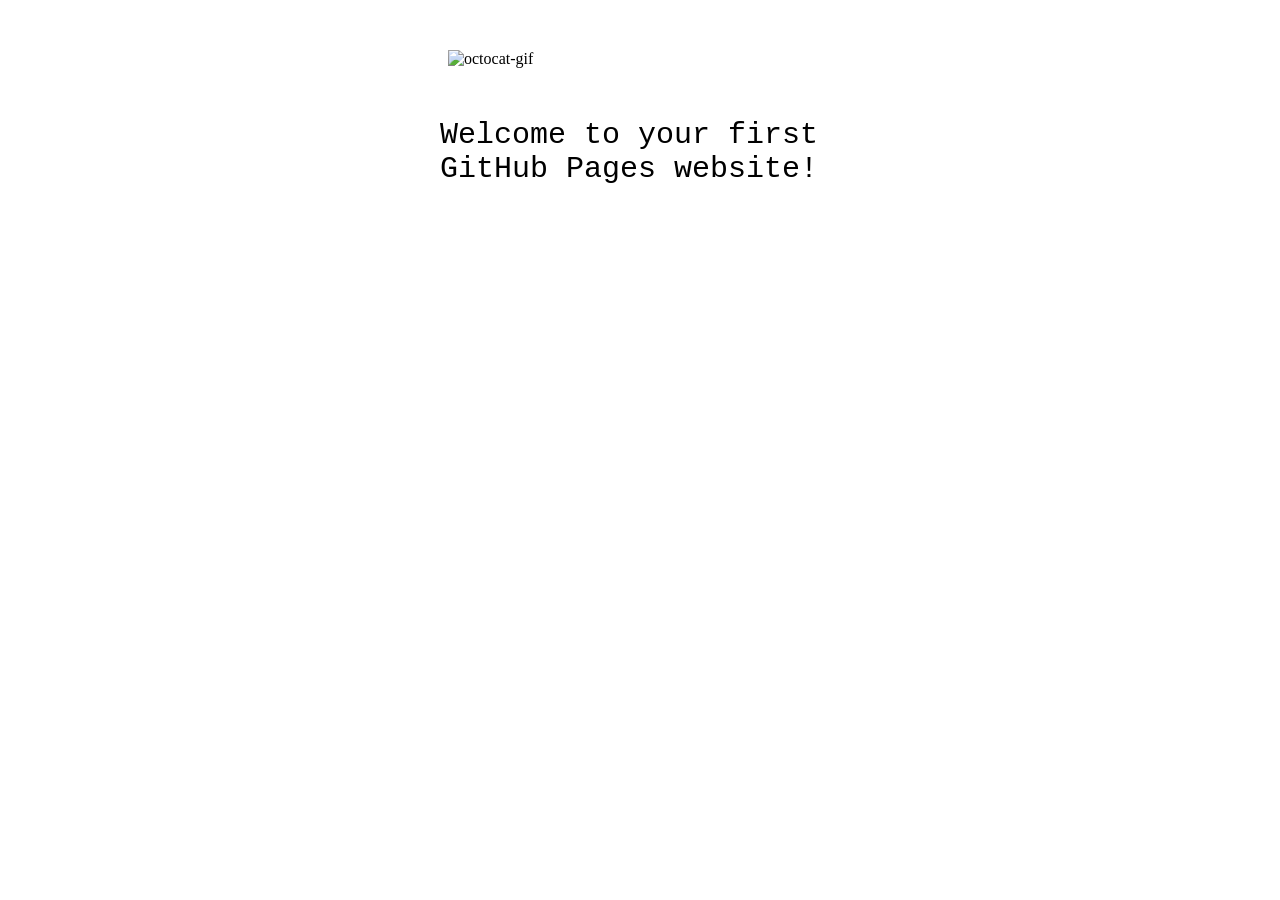
==== index.html @ 8105e467 "Initial commit" ====
<!DOCTYPE html>

<html>
<head>
  <meta http-equiv="Content-Type" content="text/html; charset=utf-8"/>
  <title>my-first-website</title>
  <LINK href="styles.css" rel="stylesheet" type="text/css">
</head>

<body>

<img src="https://octodex.github.com/images/daftpunktocat-thomas.gif" id="octocat" alt="octocat-gif" />

<!-- Change this code here by copy and pasting your template on line 15 -->
<p>Welcome to your first GitHub Pages website!</p>

</body>
</html>
---- styles.css ----
* {
  margin:0px;
  padding:0px;
}

#octocat {
  display: block;
  width:384px;
  margin: 50px auto;
}

p {
  display: block;
  width: 400px;
  margin: 50px auto;
  font: 30px Monaco,"Courier New","DejaVu Sans Mono","Bitstream Vera Sans Mono",monospace;
}
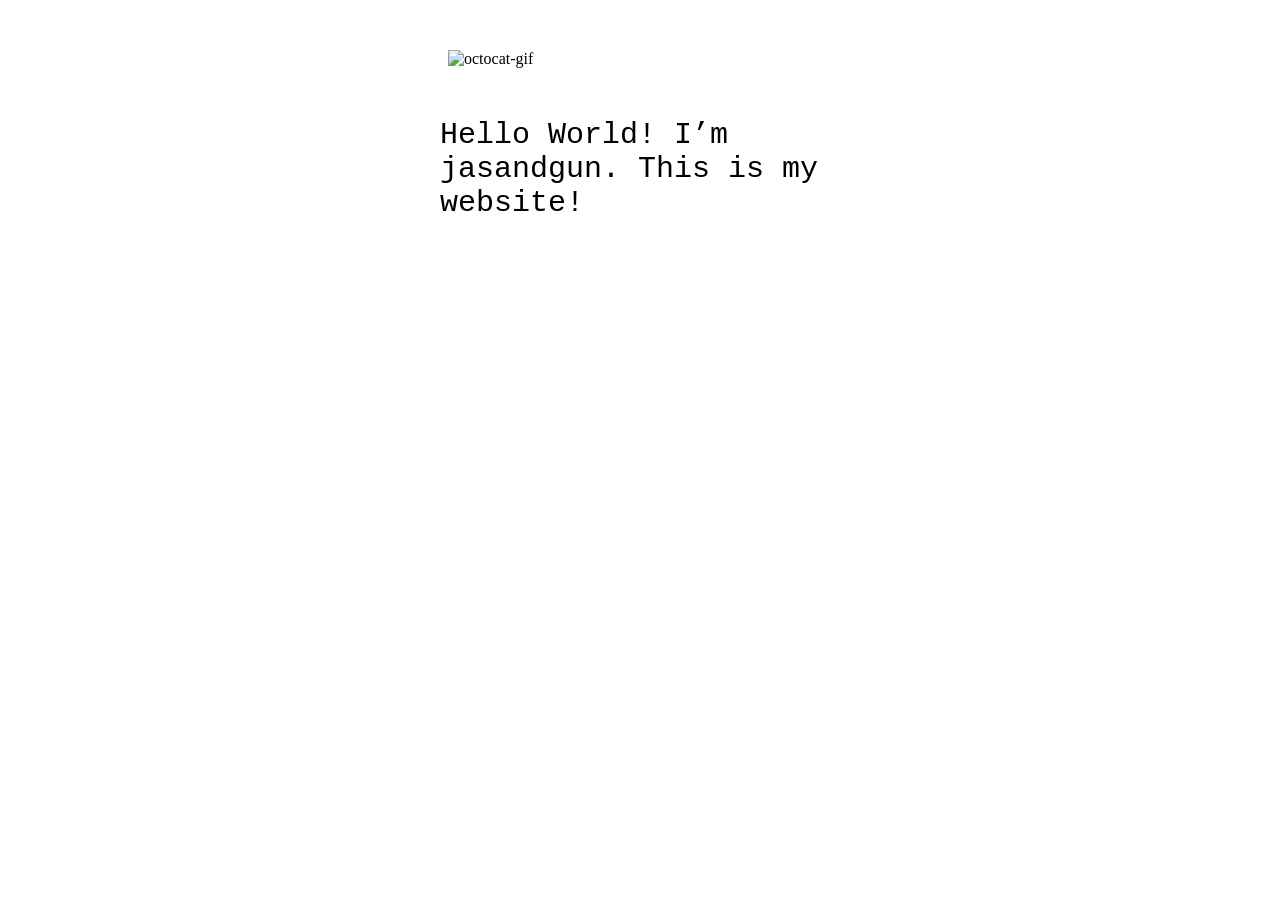
==== commit 5f2f6079: "Update index.html" ====
--- a/index.html
+++ b/index.html
@@ -12,7 +12,7 @@
 <img src="https://octodex.github.com/images/daftpunktocat-thomas.gif" id="octocat" alt="octocat-gif" />
 
 <!-- Change this code here by copy and pasting your template on line 15 -->
-<p>Welcome to your first GitHub Pages website!</p>
+<p>Hello World! I’m jasandgun. This is my website!</p>
 
 </body>
 </html>
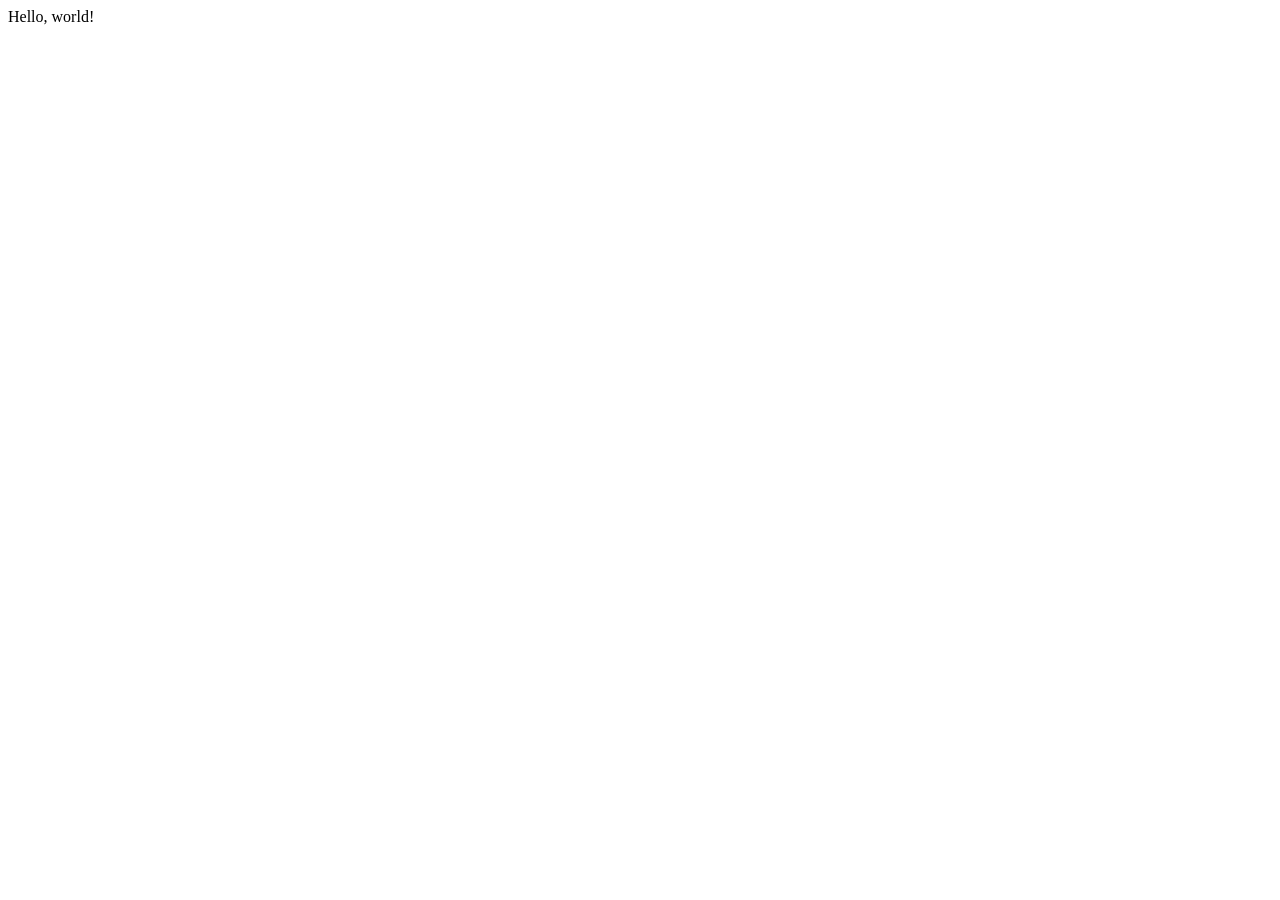
==== commit ca93f8cb: "refactor: Move index.html to root" ====
--- a/index.html
+++ b/index.html
@@ -1,18 +1,15 @@
 <!DOCTYPE html>
-
-<html>
-<head>
-  <meta http-equiv="Content-Type" content="text/html; charset=utf-8"/>
-  <title>my-first-website</title>
-  <LINK href="styles.css" rel="stylesheet" type="text/css">
-</head>
-
-<body>
-
-<img src="https://octodex.github.com/images/daftpunktocat-thomas.gif" id="octocat" alt="octocat-gif" />
-
-<!-- Change this code here by copy and pasting your template on line 15 -->
-<p>Hello World! I’m jasandgun. This is my website!</p>
-
-</body>
+<html lang="en">
+  <head>
+    <meta charset="UTF-8" />
+    <meta
+      name="viewport"
+      content="width=device-width, user-scalable=no, initial-scale=1.0, maximum-scale=1.0, minimum-scale=1.0"
+    />
+    <meta http-equiv="X-UA-Compatible" content="ie=edge" />
+    <title>Hello, world!</title>
+  </head>
+  <body>
+    Hello, world!
+  </body>
 </html>
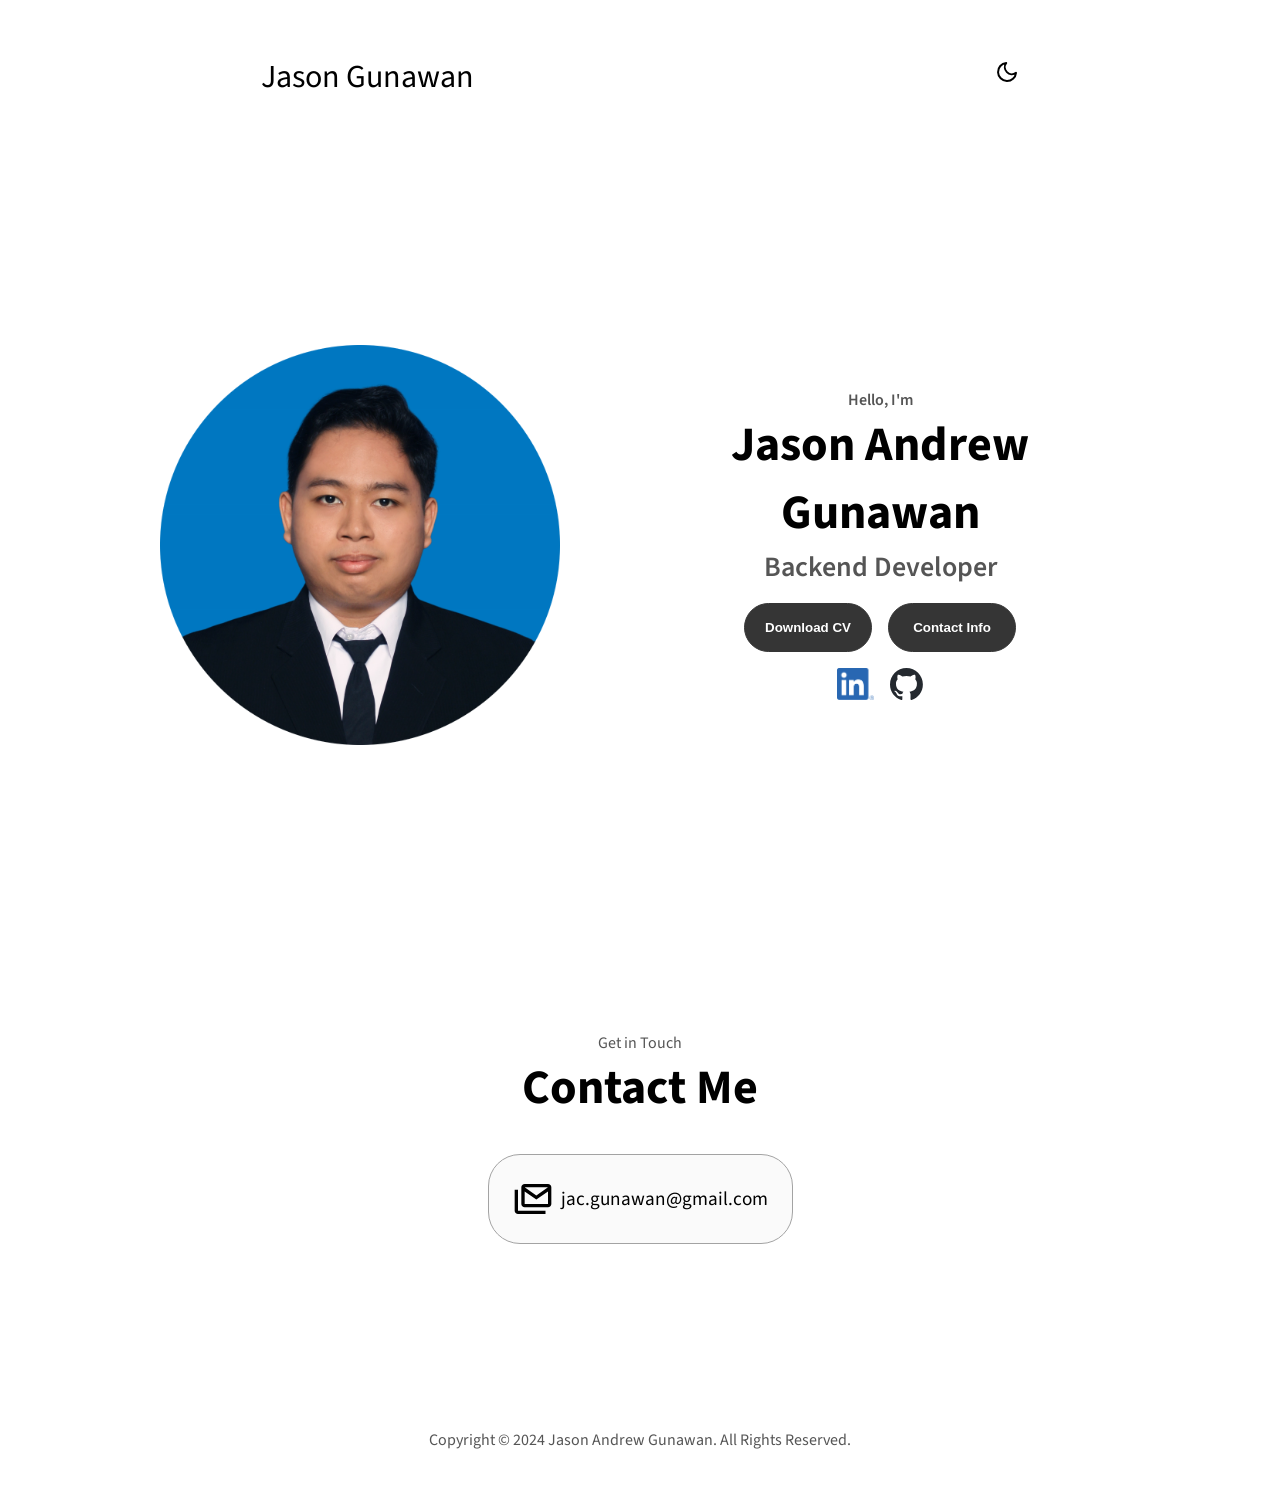
==== commit 1794aa03: "feat: Profile and Contact sections" ====
--- a/index.html
+++ b/index.html
@@ -2,14 +2,104 @@
 <html lang="en">
   <head>
     <meta charset="UTF-8" />
-    <meta
-      name="viewport"
-      content="width=device-width, user-scalable=no, initial-scale=1.0, maximum-scale=1.0, minimum-scale=1.0"
+    <meta http-equiv="X-UA-Compatible" content="IE=edge" />
+    <meta name="viewport" content="width=device-width, initial-scale=1.0" />
+    <title>Portfolio</title>
+    <link
+      id="favicon"
+      rel="icon"
+      href="assets/favicon-light.ico"
+      type="image/x-icon"
     />
-    <meta http-equiv="X-UA-Compatible" content="ie=edge" />
-    <title>Hello, world!</title>
+    <link rel="stylesheet" href="css/styles.css" />
+    <link rel="stylesheet" href="css/mediaqueries.css" />
   </head>
   <body>
-    Hello, world!
+    <nav id="desktop-nav">
+      <div class="logo">Jason Gunawan</div>
+      <div>
+        <ul class="nav-links">
+          <li id="theme-toggle">
+            <svg
+              xmlns="http://www.w3.org/2000/svg"
+              width="24"
+              height="24"
+              viewBox="0 0 24 24"
+              fill="none"
+              stroke="currentColor"
+              stroke-width="2"
+              stroke-linecap="round"
+              stroke-linejoin="round"
+              class="theme-icon"
+            >
+              <path d="M21 12.79A9 9 0 1 1 11.21 3 7 7 0 0 0 21 12.79z"></path>
+            </svg>
+          </li>
+        </ul>
+      </div>
+    </nav>
+    <section id="profile">
+      <div class="section__pic-container">
+        <img src="./assets/profile.png" alt="Jason Gunawan profile picture" />
+      </div>
+      <div class="section__text">
+        <p class="section__text__p1">Hello, I'm</p>
+        <h1 class="title">Jason Andrew Gunawan</h1>
+        <p class="section__text__p2">Backend Developer</p>
+        <div class="btn-container">
+          <button
+            class="btn btn-color-1"
+            onclick="window.open('./assets/CV Jason Andrew Gunawan.pdf')"
+          >
+            Download CV
+          </button>
+          <button class="btn btn-color-1" onclick="location.href='./#contact'">
+            Contact Info
+          </button>
+        </div>
+        <div id="socials-container">
+          <img
+            id="linkedin-icon"
+            src="./assets/linkedin.png"
+            alt="My LinkedIn profile"
+            class="icon"
+            onclick="location.href='https://www.linkedin.com/in/jasongunawan/'"
+          />
+          <img
+            id="github-icon"
+            src="./assets/github-mark-light.svg"
+            alt="My GitHub profile"
+            class="icon"
+            onclick="location.href='https://github.com/jasandgun'"
+          />
+        </div>
+      </div>
+    </section>
+    <section id="contact">
+      <p class="section__text__p1">Get in Touch</p>
+      <h1 class="title">Contact Me</h1>
+      <div class="contact-info-upper-container">
+        <div class="contact-info-container">
+          <img
+            id="email-icon"
+            src="./assets/email-light.svg"
+            alt="Email icon"
+            class="icon contact-icon email-icon"
+          />
+          <p>
+            <a href="mailto:jac.gunawan@gmail.com">jac.gunawan@gmail.com</a>
+          </p>
+        </div>
+      </div>
+    </section>
+    <footer>
+      <nav>
+        <div class="nav-links-container">
+          <ul class="nav-links"></ul>
+        </div>
+      </nav>
+      <p>Copyright &#169; 2024 Jason Andrew Gunawan. All Rights Reserved.</p>
+    </footer>
+    <script src="js/script.js"></script>
   </body>
 </html>
--- a/css/styles.css
+++ b/css/styles.css
@@ -0,0 +1,467 @@
+@import url("https://fonts.googleapis.com/css2?family=Source+Sans+3:ital,wght@0,200..900;1,200..900&display=swap");
+
+:root {
+  --text-color: rgb(85, 85, 85);
+  --background-color: white;
+  --primary-color: black;
+  --secondary-color: grey;
+  --accent-color: rgb(181, 181, 181);
+  --border-color: rgb(163, 163, 163);
+  --btn-background: rgb(53, 53, 53);
+  --btn-text-color: white;
+  --btn-hover-background: rgb(0, 0, 0);
+  --light-background: rgb(250, 250, 250);
+}
+
+:root.dark-mode {
+  --text-color: rgb(200, 200, 200);
+  --background-color: rgb(30, 30, 30);
+  --primary-color: white;
+  --secondary-color: rgb(180, 180, 180);
+  --accent-color: rgb(100, 100, 100);
+  --border-color: rgb(100, 100, 100);
+  --btn-background: rgb(220, 220, 220);
+  --btn-text-color: black;
+  --btn-hover-background: white;
+  --light-background: rgb(50, 50, 50);
+}
+
+/* GENERAL */
+
+* {
+  margin: 0;
+  padding: 0;
+}
+
+body {
+  font-family: "Source Sans 3", sans-serif;
+  background-color: var(--background-color);
+  color: var(--primary-color);
+}
+
+html {
+  scroll-behavior: smooth;
+}
+
+p {
+  color: var(--text-color);
+}
+
+/* TRANSITION */
+
+a,
+.btn {
+  transition: all 300ms ease;
+}
+
+/* DESKTOP NAV */
+
+nav,
+.nav-links {
+  display: flex;
+}
+
+nav {
+  justify-content: space-around;
+  align-items: center;
+  height: 17vh;
+}
+
+.nav-links {
+  gap: 2rem;
+  list-style: none;
+  font-size: 1.5rem;
+}
+
+a {
+  color: var(--primary-color);
+  text-decoration: none;
+  text-decoration-color: var(--background-color);
+}
+
+a:hover {
+  color: var(--secondary-color);
+  text-decoration: underline;
+  text-underline-offset: 1rem;
+  text-decoration-color: var(--accent-color);
+}
+
+.logo {
+  font-size: 2rem;
+}
+
+.logo:hover {
+  cursor: default;
+}
+
+/* HAMBURGER MENU */
+
+#hamburger-nav {
+  display: none;
+}
+
+.hamburger-menu {
+  position: relative;
+  display: inline-block;
+}
+
+.hamburger-icon {
+  display: flex;
+  flex-direction: column;
+  justify-content: space-between;
+  height: 24px;
+  width: 30px;
+  cursor: pointer;
+}
+
+.hamburger-icon span {
+  width: 100%;
+  height: 2px;
+  background-color: var(--primary-color);
+  transition: all 0.3s ease-in-out;
+}
+
+.menu-links {
+  position: absolute;
+  top: 100%;
+  right: 0;
+  background-color: var(--background-color);
+  width: fit-content;
+  max-height: 0;
+  overflow: hidden;
+  transition: all 0.3s ease-in-out;
+}
+
+.menu-links a {
+  display: block;
+  padding: 10px;
+  text-align: center;
+  font-size: 1.5rem;
+  color: var(--primary-color);
+  text-decoration: none;
+  transition: all 0.3s ease-in-out;
+}
+
+.menu-links li {
+  list-style: none;
+}
+
+.menu-links.open {
+  max-height: 300px;
+}
+
+.hamburger-icon.open span:first-child {
+  transform: rotate(45deg) translate(10px, 5px);
+}
+
+.hamburger-icon.open span:nth-child(2) {
+  opacity: 0;
+}
+
+.hamburger-icon.open span:last-child {
+  transform: rotate(-45deg) translate(10px, -5px);
+}
+
+.hamburger-icon span:first-child {
+  transform: none;
+}
+
+.hamburger-icon span:first-child {
+  opacity: 1;
+}
+
+.hamburger-icon span:first-child {
+  transform: none;
+}
+
+/* SECTIONS */
+
+section {
+  padding-top: 4vh;
+  height: 96vh;
+  margin: 0 10rem;
+  box-sizing: border-box;
+  min-height: fit-content;
+}
+
+.section-container {
+  display: flex;
+}
+
+/* PROFILE SECTION */
+
+#profile {
+  display: flex;
+  justify-content: center;
+  gap: 5rem;
+  height: 80vh;
+}
+
+.section__pic-container {
+  display: flex;
+  height: 400px;
+  width: 400px;
+  margin: auto 0;
+}
+
+.section__text {
+  align-self: center;
+  text-align: center;
+}
+
+.section__text p {
+  font-weight: 600;
+}
+
+.section__text__p1 {
+  text-align: center;
+}
+
+.section__text__p2 {
+  font-size: 1.75rem;
+  margin-bottom: 1rem;
+}
+
+.title {
+  font-size: 3rem;
+  text-align: center;
+}
+
+#socials-container {
+  display: flex;
+  justify-content: center;
+  margin-top: 1rem;
+  gap: 1rem;
+}
+
+/* ICONS */
+
+.icon {
+  cursor: pointer;
+  height: 2rem;
+}
+
+.theme-icon {
+  cursor: pointer;
+  transition: transform 0.3s ease;
+}
+
+.theme-icon:hover {
+  transform: rotate(30deg);
+}
+
+/* BUTTONS */
+
+.btn-container {
+  display: flex;
+  justify-content: center;
+  gap: 1rem;
+}
+
+.btn {
+  font-weight: 600;
+  transition: all 300ms ease;
+  padding: 1rem;
+  width: 8rem;
+  border-radius: 2rem;
+}
+
+.btn-color-1,
+.btn-color-2 {
+  border: var(--btn-background) 0.1rem solid;
+}
+
+.btn-color-1:hover,
+.btn-color-2:hover {
+  cursor: pointer;
+}
+
+.btn-color-1,
+.btn-color-2:hover {
+  background: var(--btn-background);
+  color: var(--btn-text-color);
+}
+
+.btn-color-1:hover {
+  background: var(--btn-hover-background);
+}
+
+.btn-color-2 {
+  background: none;
+}
+
+.btn-color-2:hover {
+  border: var(--background-color) 0.1rem solid;
+}
+
+.btn-container {
+  gap: 1rem;
+}
+
+/* ABOUT SECTION */
+
+#about {
+  position: relative;
+}
+
+.about-containers {
+  gap: 2rem;
+  margin-bottom: 2rem;
+  margin-top: 2rem;
+}
+
+.about-details-container {
+  justify-content: center;
+  flex-direction: column;
+}
+
+.about-containers,
+.about-details-container {
+  display: flex;
+}
+
+.about-pic {
+  border-radius: 2rem;
+}
+
+.arrow {
+  position: absolute;
+  right: -5rem;
+  bottom: 2.5rem;
+}
+
+.details-container {
+  padding: 1.5rem;
+  flex: 1;
+  background: var(--background-color);
+  border-radius: 2rem;
+  border: var(--border-color) 0.1rem solid;
+  text-align: center;
+}
+
+.section-container {
+  gap: 4rem;
+  height: 80%;
+}
+
+.section__pic-container {
+  height: 400px;
+  width: 400px;
+  margin: auto 0;
+}
+
+/* EXPERIENCE SECTION */
+
+#experience {
+  position: relative;
+}
+
+.experience-sub-title {
+  color: var(--text-color);
+  font-weight: 600;
+  font-size: 1.75rem;
+  margin-bottom: 2rem;
+}
+
+.experience-details-container {
+  display: flex;
+  justify-content: center;
+  flex-direction: column;
+}
+
+.article-container {
+  display: flex;
+  text-align: initial;
+  flex-wrap: wrap;
+  flex-direction: row;
+  gap: 2.5rem;
+  justify-content: space-around;
+}
+
+article {
+  display: flex;
+  width: 10rem;
+  justify-content: space-around;
+  gap: 0.5rem;
+}
+
+article .icon {
+  cursor: default;
+}
+
+/* PROJECTS SECTION */
+
+#projects {
+  position: relative;
+}
+
+.color-container {
+  border-color: var(--border-color);
+  background: var(--light-background);
+}
+
+.project-img {
+  border-radius: 2rem;
+  width: 90%;
+  height: 90%;
+}
+
+.project-title {
+  margin: 1rem;
+  color: var(--primary-color);
+}
+
+.project-btn {
+  color: var(--primary-color);
+  border-color: var(--border-color);
+}
+
+/* CONTACT */
+
+#contact {
+  display: flex;
+  justify-content: center;
+  flex-direction: column;
+  height: 70vh;
+}
+
+.contact-info-upper-container {
+  display: flex;
+  justify-content: center;
+  border-radius: 2rem;
+  border: var(--border-color) 0.1rem solid;
+  background: var(--light-background);
+  margin: 2rem auto;
+  padding: 0.5rem;
+}
+
+.contact-info-container {
+  display: flex;
+  align-items: center;
+  justify-content: center;
+  gap: 0.5rem;
+  margin: 1rem;
+}
+
+.contact-info-container p {
+  font-size: larger;
+}
+
+.contact-icon {
+  cursor: default;
+}
+
+.email-icon {
+  height: 2.5rem;
+}
+
+/* FOOTER SECTION */
+
+footer {
+  height: 26vh;
+  margin: 0 1rem;
+}
+
+footer p {
+  text-align: center;
+}
--- a/css/mediaqueries.css
+++ b/css/mediaqueries.css
@@ -0,0 +1,141 @@
+@media (prefers-color-scheme: dark) {
+  :root:not(.light-mode) {
+    --text-color: rgb(200, 200, 200);
+    --background-color: rgb(30, 30, 30);
+    --primary-color: white;
+    --secondary-color: rgb(180, 180, 180);
+    --accent-color: rgb(100, 100, 100);
+    --border-color: rgb(100, 100, 100);
+    --btn-background: rgb(220, 220, 220);
+    --btn-text-color: black;
+    --btn-hover-background: white;
+    --light-background: rgb(50, 50, 50);
+  }
+}
+
+@media screen and (max-width: 1400px) {
+  #profile {
+    height: 83vh;
+    margin-bottom: 6rem;
+  }
+
+  .about-containers {
+    flex-wrap: wrap;
+  }
+
+  #contact,
+  #projects {
+    height: fit-content;
+  }
+}
+
+@media screen and (max-width: 1200px) {
+  #desktop-nav {
+    display: flex;
+  }
+
+  #hamburger-nav {
+    display: flex;
+  }
+
+  #experience,
+  .experience-details-container {
+    margin-top: 2rem;
+  }
+
+  #profile,
+  .section-container {
+    display: block;
+  }
+
+  .arrow {
+    display: none;
+  }
+
+  section,
+  .section-container {
+    height: fit-content;
+  }
+
+  section {
+    margin: 0 5%;
+  }
+
+  .section__pic-container {
+    width: 275px;
+    height: 275px;
+    margin: 0 auto 2rem;
+  }
+
+  .about-containers {
+    margin-top: 0;
+  }
+}
+
+@media screen and (max-width: 600px) {
+  #contact,
+  footer {
+    height: 40vh;
+  }
+
+  #profile {
+    height: 83vh;
+    margin-bottom: 0;
+  }
+
+  article {
+    font-size: 1rem;
+  }
+
+  footer nav {
+    height: fit-content;
+    margin-bottom: 2rem;
+  }
+
+  .about-containers,
+  .contact-info-upper-container,
+  .btn-container {
+    flex-wrap: wrap;
+  }
+
+  .contact-info-container {
+    margin: 0;
+  }
+
+  .contact-info-container p,
+  .nav-links li a {
+    font-size: 1rem;
+  }
+
+  .experience-sub-title {
+    font-size: 1.25rem;
+  }
+
+  .logo {
+    font-size: 1.5rem;
+  }
+
+  .nav-links {
+    flex-direction: column;
+    gap: 0.5rem;
+    text-align: center;
+  }
+
+  .section__pic-container {
+    width: auto;
+    height: 46vw;
+    justify-content: center;
+  }
+
+  .section__text__p2 {
+    font-size: 1.25rem;
+  }
+
+  .title {
+    font-size: 2rem;
+  }
+
+  .text-container {
+    text-align: justify;
+  }
+}
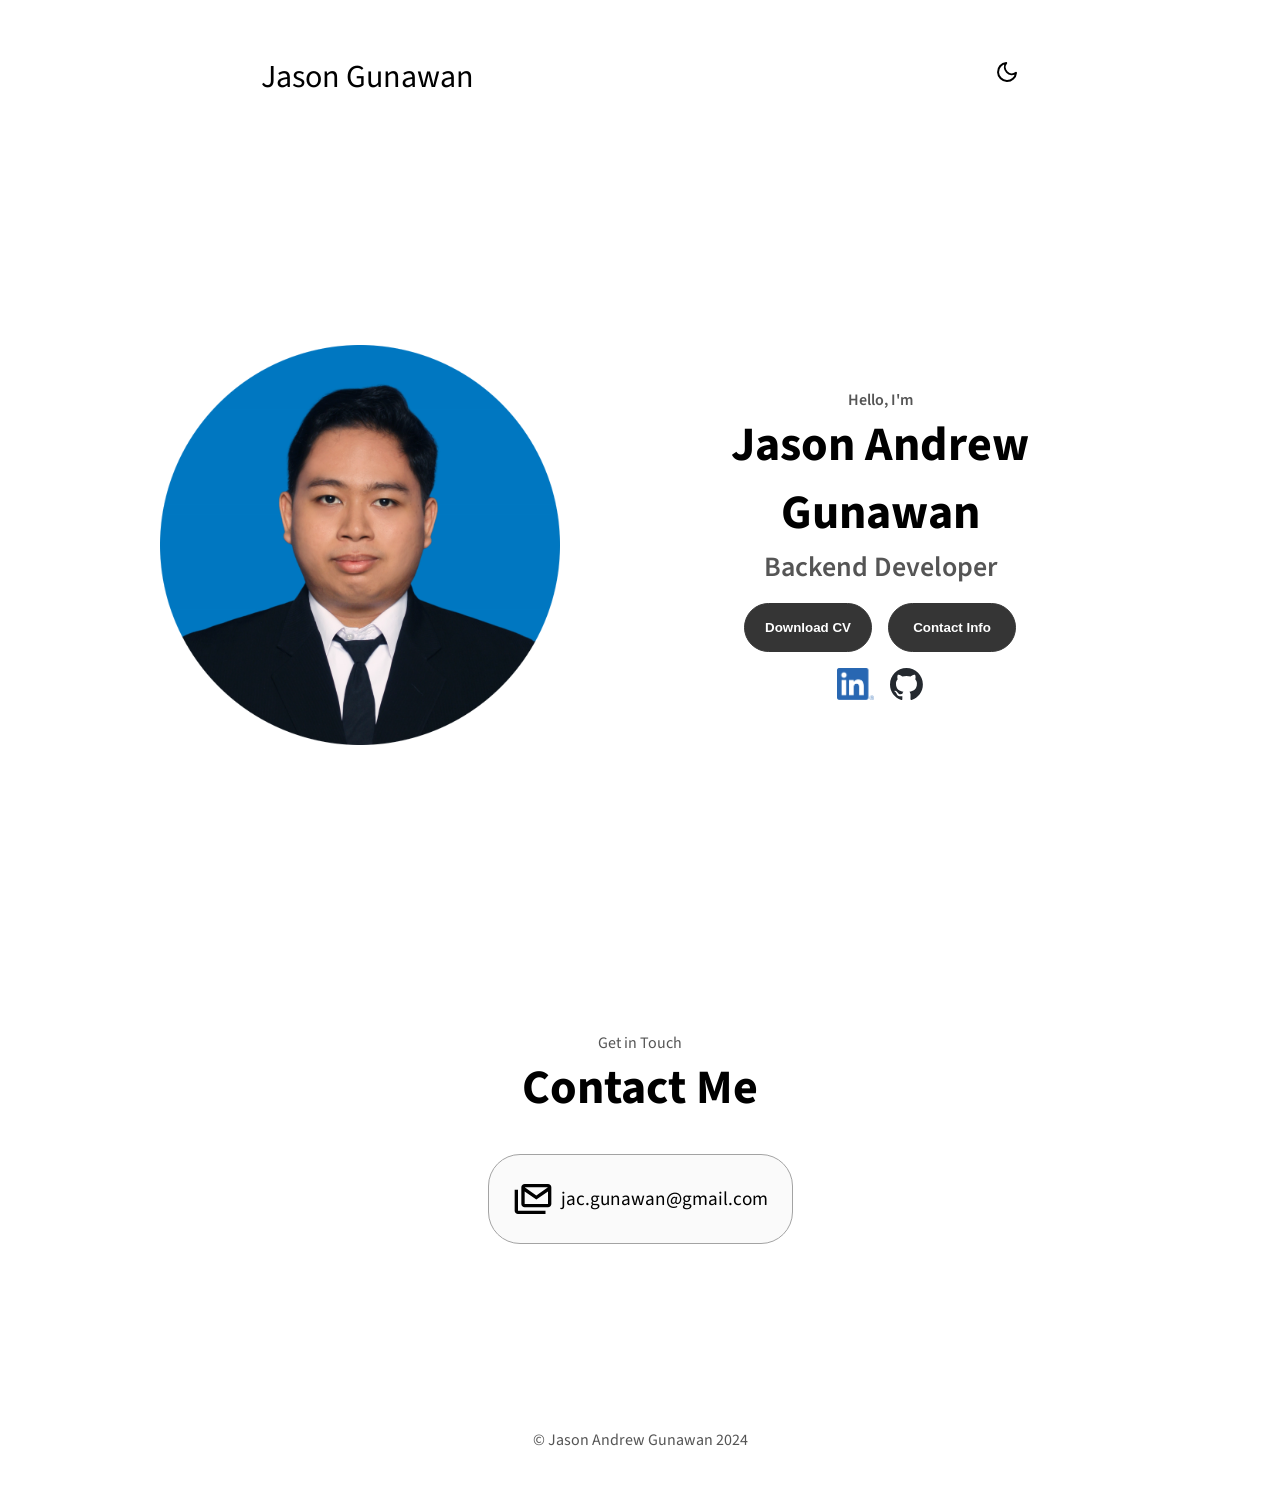
==== commit e6c1ae33: "chore: Update footer" ====
--- a/index.html
+++ b/index.html
@@ -98,7 +98,7 @@
           <ul class="nav-links"></ul>
         </div>
       </nav>
-      <p>Copyright &#169; 2024 Jason Andrew Gunawan. All Rights Reserved.</p>
+      <p>&#169; Jason Andrew Gunawan 2024</p>
     </footer>
     <script src="js/script.js"></script>
   </body>
